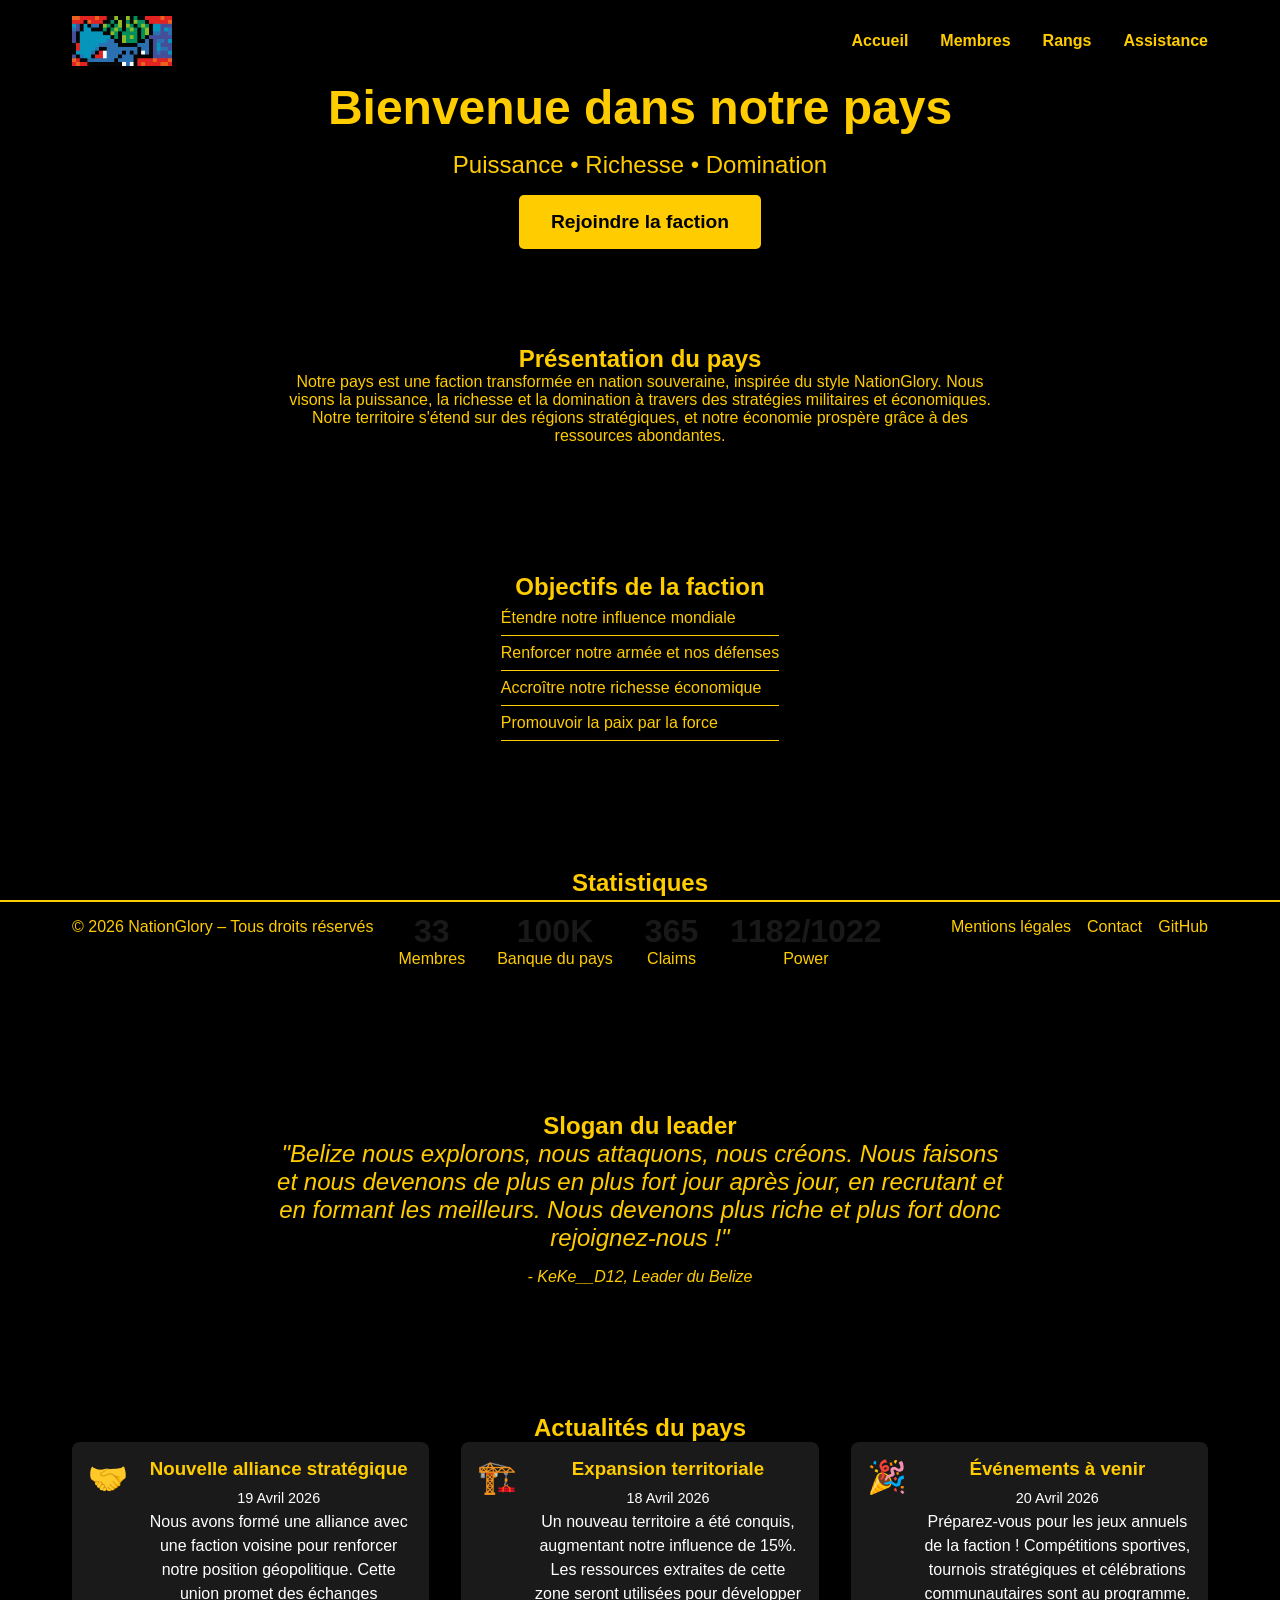
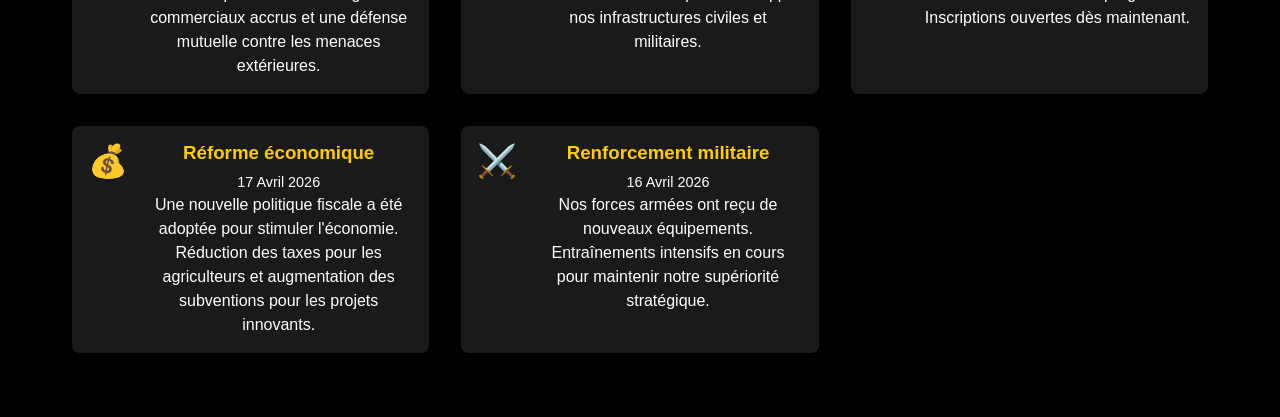
==== index.html @ 5cc8821b "Add files via upload" ====
<!DOCTYPE html>
<html lang="fr">
<head>
    <meta charset="UTF-8">
    <meta name="viewport" content="width=device-width, initial-scale=1.0">
    <title>NationGlory - Accueil</title>
    <link rel="stylesheet" href="style.css">
</head>
<body>
    <video autoplay muted loop id="background-video">
        <source src="https://static.nationsglory.fr/site.mp4" type="video/mp4">
        Votre navigateur ne supporte pas la vidéo.
    </video>

    <nav>
        <div class="nav-container">
            <img src="[data-uri]" alt="Drapeau" class="logo">
            <ul class="nav-menu">
                <li><a href="index">Accueil</a></li>
                <li><a href="membres">Membres</a></li>
                <li><a href="rangs">Rangs</a></li>
                <li><a href="support">Assistance</a></li>
            </ul>
        </div>
    </nav>

    <main>
        <section class="hero">
            <h1 class="glow-text">Bienvenue dans notre pays</h1>
            <p class="fade-in">Puissance • Richesse • Domination</p>
        <button class="cta-button fade-in" onclick="window.location.href='join'">
  Rejoindre la faction
</button>
        </section>

        <section class="presentation fade-in">
            <h2>Présentation du pays</h2>
            <p>Notre pays est une faction transformée en nation souveraine, inspirée du style NationGlory. Nous visons la puissance, la richesse et la domination à travers des stratégies militaires et économiques. Notre territoire s'étend sur des régions stratégiques, et notre économie prospère grâce à des ressources abondantes.</p>
        </section>

        <section class="objectifs fade-in">
            <h2>Objectifs de la faction</h2>
            <ul>
                <li>Étendre notre influence mondiale</li>
                <li>Renforcer notre armée et nos défenses</li>
                <li>Accroître notre richesse économique</li>
                <li>Promouvoir la paix par la force</li>
            </ul>
        </section>

        <section class="statistiques fade-in">
            <h2>Statistiques</h2>
            <div class="stats">
                <div class="stat">
                    <h3>33</h3>
                    <p>Membres</p>
                </div>
                <div class="stat">
                    <h3>100K</h3>
                    <p>Banque du pays</p>
                </div>
                <div class="stat">
                    <h3>365</h3>
                    <p>Claims</p>
                </div>
                <div class="stat">
                    <h3>1182/1022</h3>
                    <p>Power
                    </p>
                </div>
            </div>
        </section>

        <section class="slogan fade-in">
            <h2>Slogan du leader</h2>
            <blockquote>"Belize nous explorons, nous attaquons, nous créons. Nous faisons et nous devenons de plus en plus fort jour après jour, en recrutant et en formant les meilleurs. Nous devenons plus riche et plus fort donc rejoignez-nous !"</blockquote>
            <cite>- KeKe__D12, Leader du Belize</cite>
        </section>

        <section class="actualites fade-in">
            <h2>Actualités du pays</h2>
            <div class="news">
                <article class="news-item">
                    <div class="news-icon">🤝</div>
                    <div class="news-content">
                        <h3>Nouvelle alliance stratégique</h3>
                        <p class="news-date">19 Avril 2026</p>
                        <p>Nous avons formé une alliance avec une faction voisine pour renforcer notre position géopolitique. Cette union promet des échanges commerciaux accrus et une défense mutuelle contre les menaces extérieures.</p>
                    </div>
                </article>
                <article class="news-item">
                    <div class="news-icon">🏗️</div>
                    <div class="news-content">
                        <h3>Expansion territoriale</h3>
                        <p class="news-date">18 Avril 2026</p>
                        <p>Un nouveau territoire a été conquis, augmentant notre influence de 15%. Les ressources extraites de cette zone seront utilisées pour développer nos infrastructures civiles et militaires.</p>
                    </div>
                </article>
                <article class="news-item">
                    <div class="news-icon">🎉</div>
                    <div class="news-content">
                        <h3>Événements à venir</h3>
                        <p class="news-date">20 Avril 2026</p>
                        <p>Préparez-vous pour les jeux annuels de la faction ! Compétitions sportives, tournois stratégiques et célébrations communautaires sont au programme. Inscriptions ouvertes dès maintenant.</p>
                    </div>
                </article>
                <article class="news-item">
                    <div class="news-icon">💰</div>
                    <div class="news-content">
                        <h3>Réforme économique</h3>
                        <p class="news-date">17 Avril 2026</p>
                        <p>Une nouvelle politique fiscale a été adoptée pour stimuler l'économie. Réduction des taxes pour les agriculteurs et augmentation des subventions pour les projets innovants.</p>
                    </div>
                </article>
                <article class="news-item">
                    <div class="news-icon">⚔️</div>
                    <div class="news-content">
                        <h3>Renforcement militaire</h3>
                        <p class="news-date">16 Avril 2026</p>
                        <p>Nos forces armées ont reçu de nouveaux équipements. Entraînements intensifs en cours pour maintenir notre supériorité stratégique.</p>
                    </div>
                </article>
            </div>
        </section>
    </main>

    <footer id="footer" class="footer hidden">
        <div class="footer-content">
            <p>&copy; 2026 NationGlory – Tous droits réservés</p>
            <div class="footer-links">
                <a href="#">Mentions légales</a>
                <a href="support">Contact</a>
                <a href="#" target="_blank">GitHub</a>
            </div>
        </div>
    </footer>

    <script src="script.js"></script>
</body>
</html>
</body>
</html>
---- style.css ----
/* Style global */
* {
    margin: 0;
    padding: 0;
    box-sizing: border-box;
}

body {
    font-family: 'Arial', sans-serif;
    color: #ffcc00;
    background-color: #000;
    overflow-x: hidden;
}

#background-video {
    position: fixed;
    top: 0;
    left: 0;
    width: 100%;
    height: 100%;
    object-fit: cover;
    z-index: -1;
}

/* Navbar */
nav {
    position: fixed;
    top: 0;
    width: 100%;
    background: rgba(0, 0, 0, 0.8);
    z-index: 1000;
}

.nav-container {
    display: flex;
    justify-content: space-between;
    align-items: center;
    padding: 1rem 2rem;
    max-width: 1200px;
    margin: 0 auto;
}

.logo {
    height: 50px;
    width: auto;
}

.nav-menu {
    list-style: none;
    display: flex;
    gap: 2rem;
}

.nav-menu li {
    position: relative;
}

.nav-menu a {
    color: #ffcc00;
    text-decoration: none;
    font-weight: bold;
    transition: color 0.3s;
}

.nav-menu a:hover {
    color: #fff;
}

/* Dropdown */
.dropdown:hover .dropdown-menu {
    display: block;
}

.dropdown-menu {
    display: none;
    position: absolute;
    top: 100%;
    left: 0;
    background: linear-gradient(135deg, #000080, #800080);
    border-radius: 8px;
    padding: 0.5rem 0;
    min-width: 200px;
    box-shadow: 0 4px 8px rgba(0, 0, 0, 0.5);
}

.dropdown-menu li {
    list-style: none;
}

.dropdown-menu a {
    display: block;
    padding: 0.5rem 1rem;
    color: #ffcc00;
    text-decoration: none;
    transition: background 0.3s;
}

.dropdown-menu a:hover {
    background: rgba(255, 255, 255, 0.1);
}

/* Main content */
main {
    padding-top: 80px;
    min-height: 100vh;
    display: flex;
    flex-direction: column;
    align-items: center;
    justify-content: center;
    text-align: center;
}

/* Hero section */
.hero {
    margin-bottom: 2rem;
}

.hero h1 {
    font-size: 3rem;
    margin-bottom: 1rem;
    text-shadow: 2px 2px 4px rgba(0, 0, 0, 0.8);
}

.hero p {
    font-size: 1.5rem;
    text-shadow: 1px 1px 2px rgba(0, 0, 0, 0.8);
}

/* Presentation */
.presentation {
    max-width: 800px;
    margin: 2rem auto;
    padding: 2rem;
    background: rgba(0, 0, 0, 0.7);
    border-radius: 10px;
    box-shadow: 0 4px 8px rgba(0, 0, 0, 0.5);
}

/* Membres */
.membres {
    width: 100%;
    max-width: 1200px;
}

.cartes {
    display: flex;
    justify-content: center;
    gap: 2rem;
    flex-wrap: wrap;
}

.carte {
    background: rgba(0, 0, 0, 0.8);
    border: 2px solid #ffcc00;
    border-radius: 10px;
    padding: 2rem;
    width: 300px;
    transition: transform 0.3s, box-shadow 0.3s;
    position: relative;
    text-align: center;
}

.carte:hover {
    transform: scale(1.05);
    box-shadow: 0 8px 16px rgba(255, 204, 0, 0.5);
}

.carte h3 {
    font-size: 1.5rem;
    margin-bottom: 1rem;
}

/* Nouveaux styles */
.avatar {
    width: 80px;
    height: 80px;
    border-radius: 50%;
    background: #ffcc00;
    display: flex;
    align-items: center;
    justify-content: center;
    font-size: 2rem;
    margin: 0 auto 1rem;
    border: 3px solid #fff;
    overflow: hidden;
}

.avatar-img {
    width: 100%;
    height: 100%;
    object-fit: cover;
    border-radius: 50%;
}

.badge {
    display: inline-block;
    padding: 0.5rem 1rem;
    border-radius: 20px;
    font-weight: bold;
    margin-bottom: 1rem;
}

.leader-badge {
    background: #ffcc00;
    color: #000;
}

.general-badge {
    background: #ffcc00;
    color: #000;
}

.soldat-badge {
    background: #ffcc00;
    color: #000;
}

.status {
    width: 15px;
    height: 15px;
    border-radius: 50%;
    position: absolute;
    top: 10px;
    right: 10px;
}

.online {
    background: #00ff00;
    box-shadow: 0 0 5px #00ff00;
}

.offline {
    background: #ff0000;
    box-shadow: 0 0 5px #ff0000;
}

.holographic {
    background: rgba(0, 0, 0, 0.8);
    border: 2px solid #ffcc00;
    position: relative;
}

.membre-nom {
    color: #ffcc00;
    font-size: 1.2rem;
    margin: 0.5rem 0;
    font-weight: bold;
}

.description-groupe {
    text-align: center;
    color: #ffcc00;
    margin: 1rem 0 2rem;
    font-size: 1.1rem;
    line-height: 1.6;
    max-width: 800px;
    margin-left: auto;
    margin-right: auto;
}

.description-groupe a {
    color: #fff;
    text-decoration: none;
    background: #ffcc00;
    color: #000;
    padding: 0.3rem 0.8rem;
    border-radius: 5px;
    font-weight: bold;
    transition: all 0.3s;
}

.description-groupe a:hover {
    background: #fff;
    transform: scale(1.05);
}

/* Rangs */
.rangs {
    max-width: 800px;
    margin: 2rem auto;
    padding: 2rem;
    background: rgba(0, 0, 0, 0.7);
    border-radius: 10px;
    box-shadow: 0 4px 8px rgba(0, 0, 0, 0.5);
}

.liste-rangs {
    list-style: none;
    text-align: left;
}

.liste-rangs li {
    padding: 0.5rem 0;
    border-bottom: 1px solid #ffcc00;
}

/* Responsive */
@media (max-width: 768px) {
    .nav-menu {
        flex-direction: column;
        gap: 1rem;
    }

    .cartes {
        flex-direction: column;
        align-items: center;
    }

    .hero h1 {
        font-size: 2rem;
    }

    .hero p {
        font-size: 1.2rem;
    }

    .stats {
        flex-direction: column;
        align-items: center;
    }

    .news {
        flex-direction: column;
        align-items: center;
    }

    .news article {
        width: 100%;
        max-width: 300px;
    }

    .cartes-quetes {
        flex-direction: column;
        align-items: center;
    }

    .quete-carte {
        width: 100%;
        max-width: 350px;
    }
}

/* Notifications */
#notifications {
    position: fixed;
    bottom: 20px;
    right: 20px;
    z-index: 10000;
    display: flex;
    flex-direction: column;
    gap: 10px;
}

.notification {
    background: rgba(0, 0, 0, 0.9);
    border: 2px solid #ffcc00;
    border-radius: 8px;
    padding: 15px;
    color: #ffcc00;
    font-weight: bold;
    min-width: 300px;
    box-shadow: 0 4px 8px rgba(0, 0, 0, 0.5);
    animation: slideIn 0.5s ease-out;
    position: relative;
    overflow: hidden;
}

.notification.success {
    border-color: #00ff00;
    color: #00ff00;
}

.notification.error {
    border-color: #ff0000;
    color: #ff0000;
}

.notification .progress-bar {
    position: absolute;
    bottom: 0;
    left: 0;
    height: 4px;
    background: #ffcc00;
    animation: progress 3s linear forwards;
}

@keyframes slideIn {
    from { transform: translateX(100%); opacity: 0; }
    to { transform: translateX(0); opacity: 1; }
}

@keyframes progress {
    from { width: 100%; }
    to { width: 0%; }
}

/* Quête en cours */

/* Support */
.support {
    max-width: 800px;
    margin: 2rem auto;
    padding: 2rem;
    background: rgba(0, 0, 0, 0.7);
    border-radius: 10px;
    box-shadow: 0 4px 8px rgba(0, 0, 0, 0.5);
    text-align: center;
}

.support h1 {
    margin-bottom: 1rem;
}

.support-form {
    display: flex;
    flex-direction: column;
    gap: 1rem;
    margin: 2rem 0;
}

.support-form label {
    text-align: left;
    font-weight: bold;
}

.support-form input,
.support-form textarea {
    padding: 0.5rem;
    border: 1px solid #ffcc00;
    border-radius: 5px;
    background: rgba(255, 255, 255, 0.1);
    color: #ffcc00;
}

.support-form button {
    padding: 0.5rem;
    background: #ffcc00;
    color: #000;
    border: none;
    border-radius: 5px;
    cursor: pointer;
    font-weight: bold;
}

.support-form button:hover {
    background: #fff;
}

.faq {
    text-align: left;
    margin-top: 2rem;
}

.faq h2 {
    margin-bottom: 1rem;
}

.faq details {
    margin-bottom: 1rem;
}

.faq summary {
    cursor: pointer;
    font-weight: bold;
    color: #ffcc00;
}

.faq p {
    margin-top: 0.5rem;
    color: #fff;
}

/* Animations */
@keyframes glow {
    0% { text-shadow: 0 0 5px #ffcc00; }
    50% { text-shadow: 0 0 20px #ffcc00, 0 0 30px #ffcc00; }
    100% { text-shadow: 0 0 5px #ffcc00; }
}

@keyframes fadeIn {
    from { opacity: 0; transform: translateY(20px); }
    to { opacity: 1; transform: translateY(0); }
}

.glow-text {
    animation: glow 2s ease-in-out infinite alternate;
}

.fade-in {
    animation: fadeIn 1s ease-out;
}

/* Footer */
.footer {
    position: fixed;
    bottom: 0;
    left: 0;
    width: 100%;
    background: rgba(0, 0, 0, 0.9);
    border-top: 2px solid #ffcc00;
    color: #ffcc00;
    padding: 1rem 0;
    z-index: 1000;
    transition: transform 0.3s ease;
}

.footer.hidden {
    transform: translateY(100%);
}

.footer.visible {
    transform: translateY(0);
}

.footer-content {
    max-width: 1200px;
    margin: 0 auto;
    display: flex;
    justify-content: space-between;
    align-items: center;
    padding: 0 2rem;
    flex-wrap: wrap;
}

.footer-links {
    display: flex;
    gap: 1rem;
}

.footer-links a {
    color: #ffcc00;
    text-decoration: none;
    transition: color 0.3s;
}

.footer-links a:hover {
    color: #fff;
}

/* Responsive */
@media (max-width: 768px) {
    .footer-content {
        flex-direction: column;
        text-align: center;
        gap: 1rem;
    }

    .footer-links {
        justify-content: center;
    }
}

/* CTA Button */
.cta-button {
    background: #ffcc00;
    color: #000;
    border: none;
    padding: 1rem 2rem;
    font-size: 1.2rem;
    font-weight: bold;
    border-radius: 5px;
    cursor: pointer;
    transition: background 0.3s, transform 0.3s;
    margin-top: 1rem;
}

.cta-button:hover {
    background: #fff;
    transform: scale(1.05);
}

.join-card {
    display: grid;
    grid-template-columns: 1fr 1fr;
    gap: 1.5rem;
    padding: 2rem;
    background: rgba(255, 204, 0, 0.12);
    border: 1px solid rgba(255, 204, 0, 0.35);
    border-radius: 20px;
    box-shadow: 0 20px 50px rgba(0, 0, 0, 0.35);
    max-width: 1100px;
    margin: 2rem auto;
}

.join-card-left,
.join-card-right {
    text-align: left;
}

.join-card-left h2,
.join-card-right h3 {
    color: #ffcc00;
    margin-bottom: 1rem;
}

.join-card-left p {
    line-height: 1.8;
    margin-bottom: 1.5rem;
}

.join-link {
    display: inline-flex;
    align-items: center;
    justify-content: center;
    width: fit-content;
    padding: 1rem 1.6rem;
    border: 2px solid #ffcc00;
    border-radius: 999px;
    color: #ffcc00;
    font-weight: bold;
    text-decoration: none;
    transition: background 0.3s ease, color 0.3s ease, transform 0.3s ease;
}

.join-link:hover {
    background: rgba(255, 204, 0, 0.2);
    color: #fff;
    transform: scale(1.02);
}

.join-card-right ol {
    margin: 0;
    padding-left: 1.3rem;
    line-height: 1.8;
}

.join-card-right li {
    margin-bottom: 0.9rem;
}

@media (max-width: 900px) {
    .join-card {
        grid-template-columns: 1fr;
    }
}

/* Objectifs */
.objectifs {
    max-width: 800px;
    margin: 2rem auto;
    padding: 2rem;
    background: rgba(0, 0, 0, 0.7);
    border-radius: 10px;
    box-shadow: 0 4px 8px rgba(0, 0, 0, 0.5);
}

.objectifs ul {
    list-style: none;
    text-align: left;
}

.objectifs li {
    padding: 0.5rem 0;
    border-bottom: 1px solid #ffcc00;
}

/* Statistiques */
.statistiques {
    max-width: 1200px;
    margin: 2rem auto;
    padding: 2rem;
    background: rgba(0, 0, 0, 0.7);
    border-radius: 10px;
    box-shadow: 0 4px 8px rgba(0, 0, 0, 0.5);
}

.stats {
    display: flex;
    justify-content: space-around;
    flex-wrap: wrap;
}

.stat {
    text-align: center;
    margin: 1rem;
}

.stat h3 {
    font-size: 2rem;
    color: #fff;
}

/* Slogan */
.slogan {
    max-width: 800px;
    margin: 2rem auto;
    padding: 2rem;
    background: rgba(0, 0, 0, 0.7);
    border-radius: 10px;
    box-shadow: 0 4px 8px rgba(0, 0, 0, 0.5);
    text-align: center;
}

.slogan blockquote {
    font-style: italic;
    font-size: 1.5rem;
    margin-bottom: 1rem;
}

.slogan cite {
    color: #ffcc00;
}

/* Actualités */
.actualites {
    max-width: 1200px;
    margin: 2rem auto;
    padding: 2rem;
    background: rgba(0, 0, 0, 0.7);
    border-radius: 10px;
    box-shadow: 0 4px 8px rgba(0, 0, 0, 0.5);
}

.news {
    display: grid;
    grid-template-columns: repeat(auto-fit, minmax(300px, 1fr));
    gap: 2rem;
}

.news-item {
    display: flex;
    align-items: flex-start;
    gap: 1rem;
    padding: 1rem;
    background: rgba(255, 255, 255, 0.1);
    border-radius: 8px;
    transition: transform 0.3s;
}

.news-item:hover {
    transform: scale(1.05);
}

.news-icon {
    font-size: 2rem;
    flex-shrink: 0;
}

.news-content h3 {
    margin: 0 0 0.5rem 0;
    color: #ffcc00;
}

.news-date {
    font-size: 0.9rem;
    color: #ccc;
    margin-bottom: 0.5rem;
}

.news-content p {
    margin: 0;
    color: #fff;
    line-height: 1.5;
}

/* Quêtes */
.mission-briefing {
    text-align: center;
    margin-bottom: 2rem;
    padding: 2rem;
    background: rgba(0, 0, 0, 0.8);
    border-radius: 10px;
    box-shadow: 0 4px 8px rgba(0, 0, 0, 0.5);
}

.mission-briefing h1 {
    font-size: 2.5rem;
    margin-bottom: 1rem;
    text-shadow: 2px 2px 4px rgba(0, 0, 0, 0.8);
}

.quetes-section {
    margin: 2rem auto;
    max-width: 1200px;
    padding: 2rem;
    background: rgba(0, 0, 0, 0.7);
    border-radius: 10px;
    box-shadow: 0 4px 8px rgba(0, 0, 0, 0.5);
}

.cartes-quetes {
    display: flex;
    justify-content: center;
    gap: 2rem;
    flex-wrap: wrap;
}

.quete-carte {
    background: rgba(0, 0, 0, 0.8);
    border: 2px solid #ffcc00;
    border-radius: 10px;
    padding: 2rem;
    width: 350px;
    text-align: center;
    transition: transform 0.3s, box-shadow 0.3s;
}

.quete-carte:hover {
    transform: scale(1.05);
    box-shadow: 0 8px 16px rgba(255, 204, 0, 0.8);
}

.quete-carte h3 {
    font-size: 1.5rem;
    margin-bottom: 1rem;
}

.quete-carte p {
    margin-bottom: 0.5rem;
    text-align: left;
}

.quete-carte strong {
    color: #fff;
}

.quete-link {
    display: inline-block;
    margin-top: 1rem;
    padding: 0.5rem 1rem;
    background: #ffcc00;
    color: #000;
    text-decoration: none;
    border-radius: 5px;
    transition: background 0.3s;
}

.quete-link:hover {
    background: #fff;
}
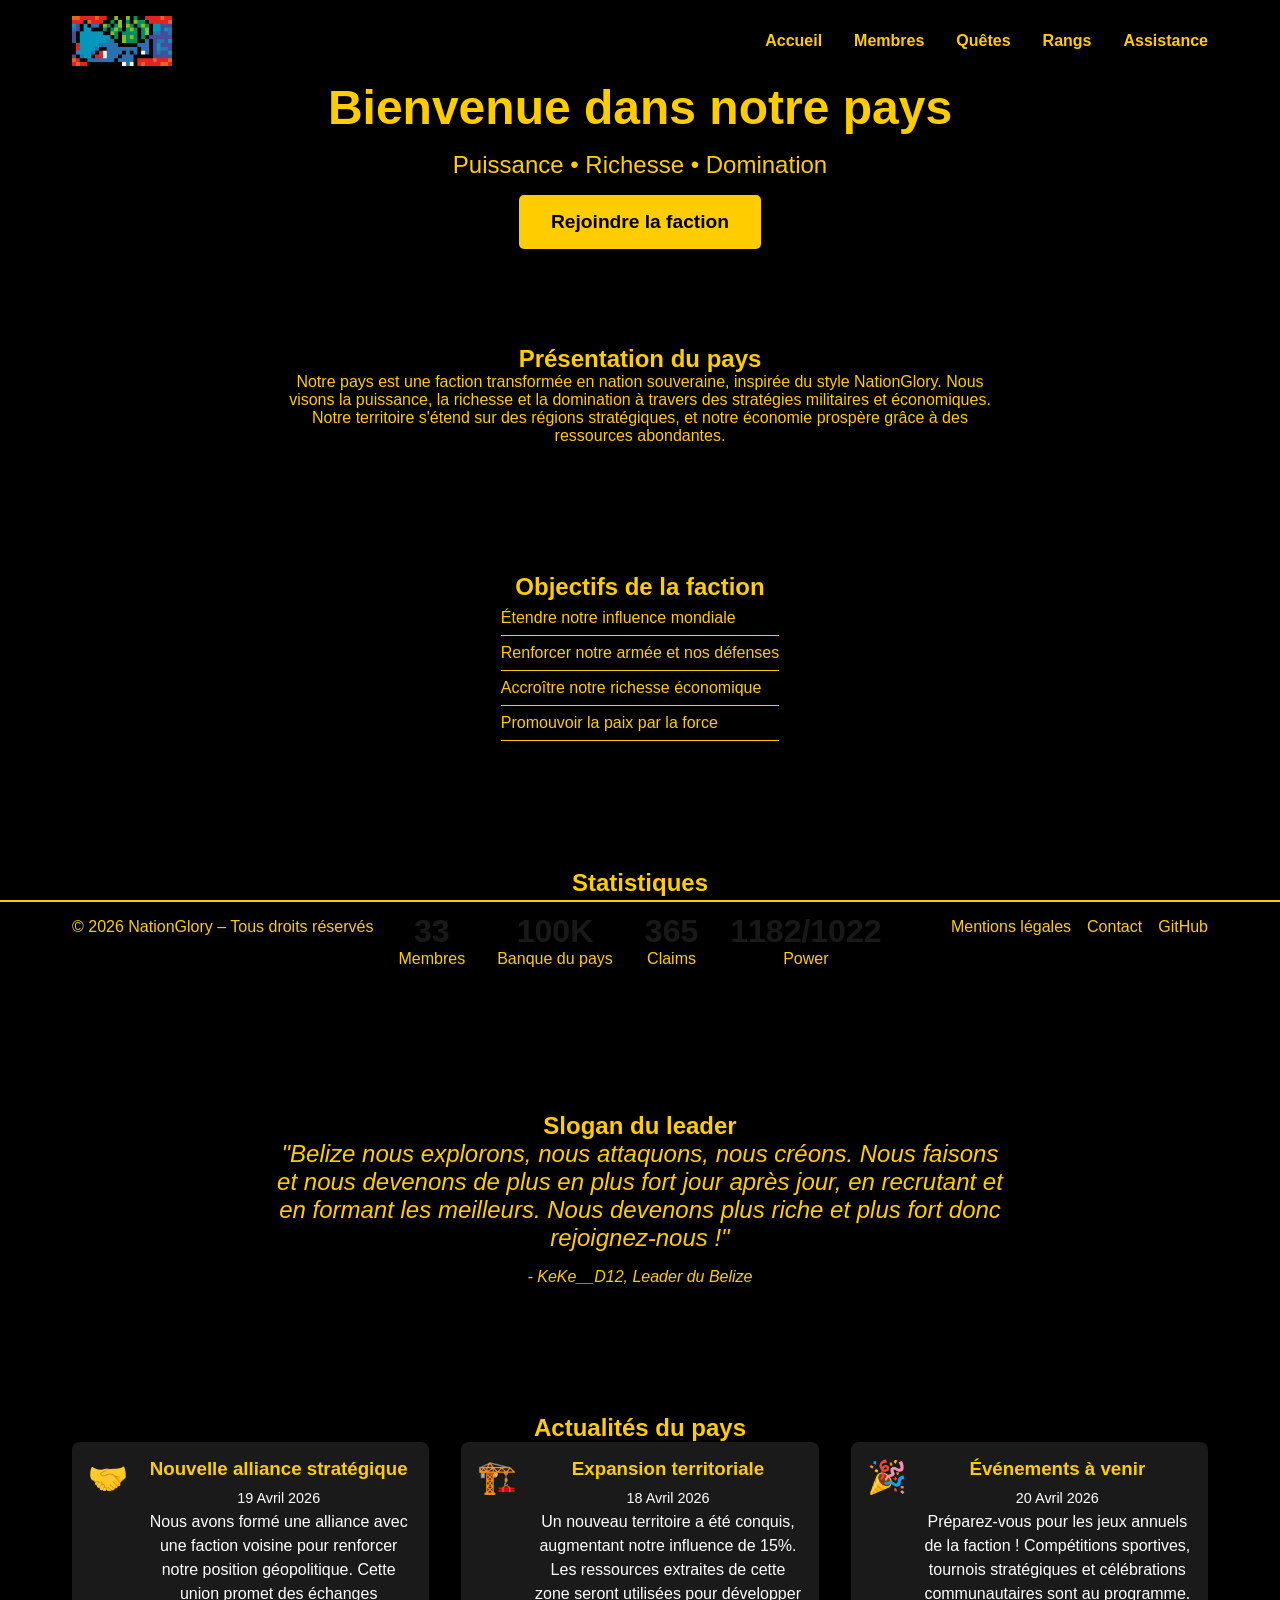
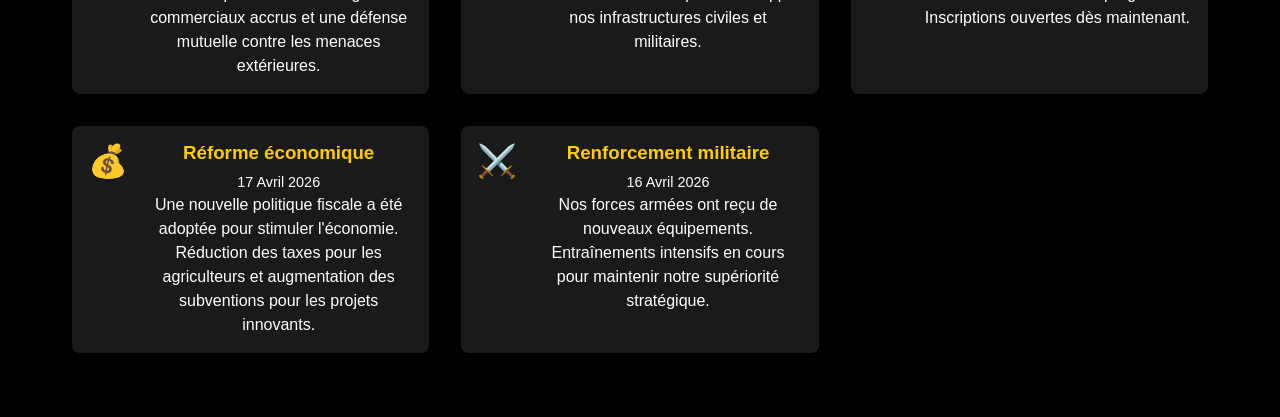
==== commit f616b15b: "Modify index.html for navigation and formatting Updated navigation menu to include 'Quêtes' and fixe" ====
--- a/index.html
+++ b/index.html
@@ -18,6 +18,7 @@
             <ul class="nav-menu">
                 <li><a href="index">Accueil</a></li>
                 <li><a href="membres">Membres</a></li>
+                    <li><a href="quetes">Quêtes</a></li>
                 <li><a href="rangs">Rangs</a></li>
                 <li><a href="support">Assistance</a></li>
             </ul>
